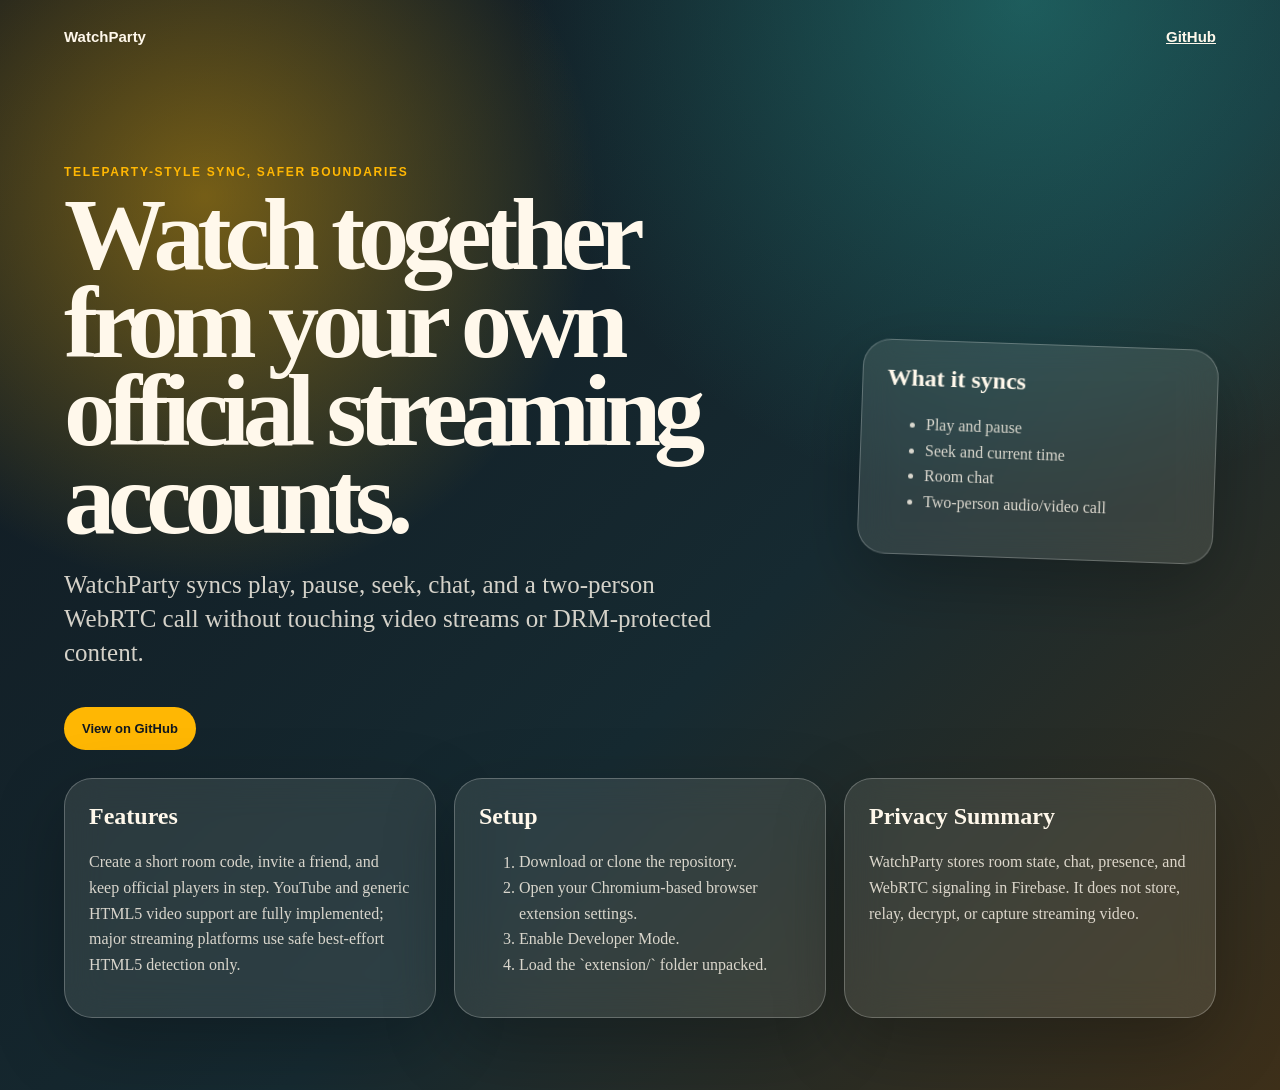
==== website/index.html @ e5b9d14d "Build WatchParty browser extension" ====
<!doctype html>
<html lang="en">
<head>
  <meta charset="utf-8">
  <meta name="viewport" content="width=device-width, initial-scale=1">
  <title>WatchParty</title>
  <link rel="stylesheet" href="style.css">
</head>
<body>
  <header class="hero">
    <nav>
      <strong>WatchParty</strong>
      <a href="https://github.com/agraja38/WatchParty">GitHub</a>
    </nav>
    <div class="hero-grid">
      <section>
        <p class="eyebrow">Teleparty-style sync, safer boundaries</p>
        <h1>Watch together from your own official streaming accounts.</h1>
        <p class="lede">WatchParty syncs play, pause, seek, chat, and a two-person WebRTC call without touching video streams or DRM-protected content.</p>
        <a class="cta" href="https://github.com/agraja38/WatchParty">View on GitHub</a>
      </section>
      <aside class="card">
        <h2>What it syncs</h2>
        <ul>
          <li>Play and pause</li>
          <li>Seek and current time</li>
          <li>Room chat</li>
          <li>Two-person audio/video call</li>
        </ul>
      </aside>
    </div>
  </header>

  <main>
    <section class="section-grid">
      <article>
        <h2>Features</h2>
        <p>Create a short room code, invite a friend, and keep official players in step. YouTube and generic HTML5 video support are fully implemented; major streaming platforms use safe best-effort HTML5 detection only.</p>
      </article>
      <article>
        <h2>Setup</h2>
        <ol>
          <li>Download or clone the repository.</li>
          <li>Open your Chromium-based browser extension settings.</li>
          <li>Enable Developer Mode.</li>
          <li>Load the `extension/` folder unpacked.</li>
        </ol>
      </article>
      <article>
        <h2>Privacy Summary</h2>
        <p>WatchParty stores room state, chat, presence, and WebRTC signaling in Firebase. It does not store, relay, decrypt, or capture streaming video.</p>
      </article>
    </section>
  </main>
</body>
</html>
---- website/style.css ----
:root {
  --ink: #111820;
  --paper: #fff8eb;
  --teal: #2ec4b6;
  --gold: #ffb703;
  --brick: #c8553d;
}

* { box-sizing: border-box; }
body {
  margin: 0;
  color: var(--paper);
  background:
    radial-gradient(circle at 16% 18%, rgba(255, 183, 3, 0.42), transparent 28%),
    radial-gradient(circle at 80% 0%, rgba(46, 196, 182, 0.35), transparent 34%),
    linear-gradient(135deg, #101820, #162a31 58%, #3d2f19);
  font-family: Georgia, "Times New Roman", serif;
}

a { color: inherit; }
.hero { min-height: 78vh; padding: 28px clamp(18px, 5vw, 72px); }
nav { display: flex; justify-content: space-between; align-items: center; font: 700 15px Verdana, sans-serif; }
.hero-grid { display: grid; grid-template-columns: minmax(0, 1.5fr) minmax(260px, 0.7fr); gap: 32px; align-items: center; padding-top: 12vh; }
.eyebrow { color: var(--gold); font: 700 12px Verdana, sans-serif; letter-spacing: 0.14em; text-transform: uppercase; }
h1 { max-width: 820px; margin: 0; font-size: clamp(48px, 8vw, 112px); line-height: 0.86; letter-spacing: -0.07em; }
.lede { max-width: 650px; font-size: clamp(18px, 2.3vw, 25px); line-height: 1.35; color: rgba(255, 248, 235, 0.82); }
.cta { display: inline-block; margin-top: 12px; border-radius: 999px; padding: 14px 18px; color: var(--ink); background: var(--gold); font: 800 13px Verdana, sans-serif; text-decoration: none; }
.card, article { border: 1px solid rgba(255, 255, 255, 0.24); border-radius: 28px; background: rgba(255, 248, 235, 0.1); box-shadow: 0 24px 70px rgba(0, 0, 0, 0.25); backdrop-filter: blur(18px); }
.card { padding: 24px; transform: rotate(2deg); }
.card h2, article h2 { margin-top: 0; }
.card li, article li, article p { color: rgba(255, 248, 235, 0.82); line-height: 1.6; }
main { padding: 0 clamp(18px, 5vw, 72px) 72px; }
.section-grid { display: grid; grid-template-columns: repeat(3, 1fr); gap: 18px; }
article { padding: 24px; }
@media (max-width: 820px) {
  .hero-grid, .section-grid { grid-template-columns: 1fr; }
  .hero-grid { padding-top: 8vh; }
  .card { transform: none; }
}
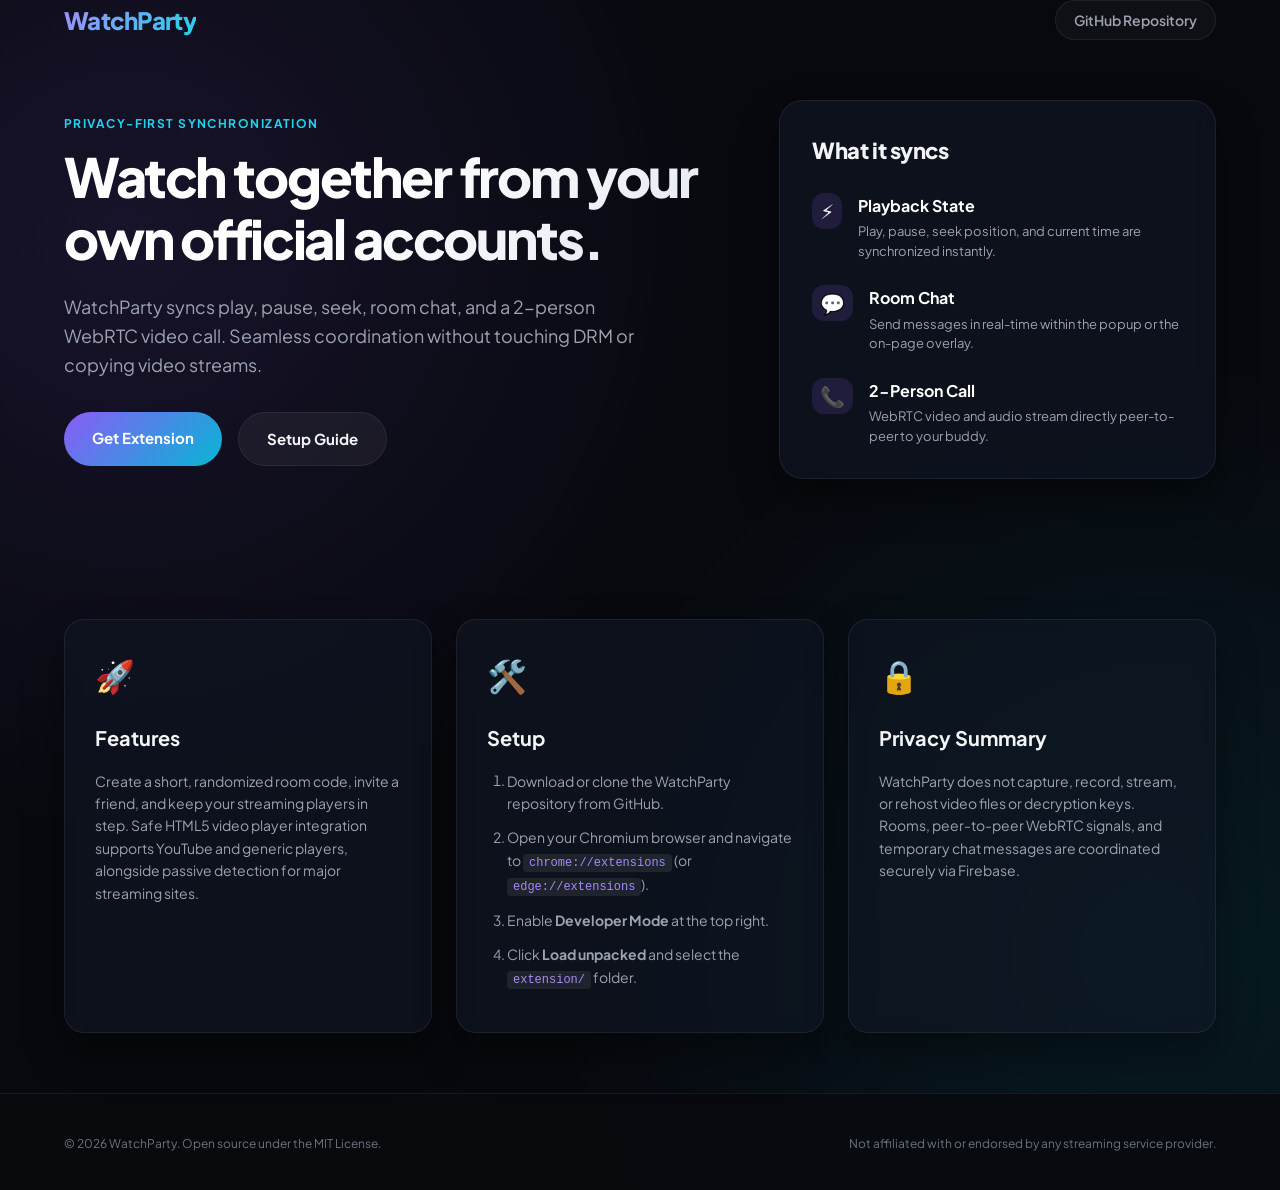
==== commit f80d0e31: "Polish WatchParty UI, website landing page, and documentation" ====
--- a/website/index.html
+++ b/website/index.html
@@ -3,54 +3,93 @@
 <head>
   <meta charset="utf-8">
   <meta name="viewport" content="width=device-width, initial-scale=1">
-  <title>WatchParty</title>
+  <title>WatchParty - Synchronized Official Streaming Playback</title>
+  <link rel="preconnect" href="https://fonts.googleapis.com">
+  <link rel="preconnect" href="https://fonts.gstatic.com" crossorigin>
+  <link href="https://fonts.googleapis.com/css2?family=Plus+Jakarta+Sans:wght@300;400;500;600;700;800&display=swap" rel="stylesheet">
   <link rel="stylesheet" href="style.css">
 </head>
 <body>
   <header class="hero">
-    <nav>
-      <strong>WatchParty</strong>
-      <a href="https://github.com/agraja38/WatchParty">GitHub</a>
+    <nav class="container">
+      <div class="logo">
+        <span class="logo-accent">Watch</span>Party
+      </div>
+      <a class="nav-link" href="https://github.com/agraja38/WatchParty" target="_blank" rel="noopener">GitHub Repository</a>
     </nav>
-    <div class="hero-grid">
-      <section>
-        <p class="eyebrow">Teleparty-style sync, safer boundaries</p>
-        <h1>Watch together from your own official streaming accounts.</h1>
-        <p class="lede">WatchParty syncs play, pause, seek, chat, and a two-person WebRTC call without touching video streams or DRM-protected content.</p>
-        <a class="cta" href="https://github.com/agraja38/WatchParty">View on GitHub</a>
+    
+    <div class="hero-grid container">
+      <section class="hero-content">
+        <p class="eyebrow">Privacy-First Synchronization</p>
+        <h1>Watch together from your own official accounts.</h1>
+        <p class="lede">WatchParty syncs play, pause, seek, room chat, and a 2-person WebRTC video call. Seamless coordination without touching DRM or copying video streams.</p>
+        <div class="actions">
+          <a class="cta" href="https://github.com/agraja38/WatchParty" target="_blank" rel="noopener">Get Extension</a>
+          <a class="cta secondary-cta" href="#setup">Setup Guide</a>
+        </div>
       </section>
-      <aside class="card">
+      
+      <aside class="card sync-features">
         <h2>What it syncs</h2>
         <ul>
-          <li>Play and pause</li>
-          <li>Seek and current time</li>
-          <li>Room chat</li>
-          <li>Two-person audio/video call</li>
+          <li>
+            <span class="bullet-icon">⚡</span>
+            <div>
+              <strong>Playback State</strong>
+              <p>Play, pause, seek position, and current time are synchronized instantly.</p>
+            </div>
+          </li>
+          <li>
+            <span class="bullet-icon">💬</span>
+            <div>
+              <strong>Room Chat</strong>
+              <p>Send messages in real-time within the popup or the on-page overlay.</p>
+            </div>
+          </li>
+          <li>
+            <span class="bullet-icon">📞</span>
+            <div>
+              <strong>2-Person Call</strong>
+              <p>WebRTC video and audio stream directly peer-to-peer to your buddy.</p>
+            </div>
+          </li>
         </ul>
       </aside>
     </div>
   </header>
 
-  <main>
-    <section class="section-grid">
-      <article>
+  <main class="container">
+    <section id="features" class="section-grid">
+      <article class="feature-card">
+        <div class="card-icon">🚀</div>
         <h2>Features</h2>
-        <p>Create a short room code, invite a friend, and keep official players in step. YouTube and generic HTML5 video support are fully implemented; major streaming platforms use safe best-effort HTML5 detection only.</p>
+        <p>Create a short, randomized room code, invite a friend, and keep your streaming players in step. Safe HTML5 video player integration supports YouTube and generic players, alongside passive detection for major streaming sites.</p>
       </article>
-      <article>
+      
+      <article class="feature-card" id="setup">
+        <div class="card-icon">🛠️</div>
         <h2>Setup</h2>
         <ol>
-          <li>Download or clone the repository.</li>
-          <li>Open your Chromium-based browser extension settings.</li>
-          <li>Enable Developer Mode.</li>
-          <li>Load the `extension/` folder unpacked.</li>
+          <li>Download or clone the WatchParty repository from GitHub.</li>
+          <li>Open your Chromium browser and navigate to <code>chrome://extensions</code> (or <code>edge://extensions</code>).</li>
+          <li>Enable <strong>Developer Mode</strong> at the top right.</li>
+          <li>Click <strong>Load unpacked</strong> and select the <code>extension/</code> folder.</li>
         </ol>
       </article>
-      <article>
+      
+      <article class="feature-card">
+        <div class="card-icon">🔒</div>
         <h2>Privacy Summary</h2>
-        <p>WatchParty stores room state, chat, presence, and WebRTC signaling in Firebase. It does not store, relay, decrypt, or capture streaming video.</p>
+        <p>WatchParty does not capture, record, stream, or rehost video files or decryption keys. Rooms, peer-to-peer WebRTC signals, and temporary chat messages are coordinated securely via Firebase.</p>
       </article>
     </section>
   </main>
+
+  <footer>
+    <div class="container footer-content">
+      <p>&copy; 2026 WatchParty. Open source under the MIT License.</p>
+      <p>Not affiliated with or endorsed by any streaming service provider.</p>
+    </div>
+  </footer>
 </body>
 </html>
--- a/website/style.css
+++ b/website/style.css
@@ -1,39 +1,329 @@
 :root {
-  --ink: #111820;
-  --paper: #fff8eb;
-  --teal: #2ec4b6;
-  --gold: #ffb703;
-  --brick: #c8553d;
-}
-
-* { box-sizing: border-box; }
+  --wp-bg-dark: #07090e;
+  --wp-bg-card: rgba(17, 24, 39, 0.55);
+  --wp-border: rgba(255, 255, 255, 0.07);
+  --wp-text-main: #f3f4f6;
+  --wp-text-muted: #9ca3af;
+  --wp-accent-start: #8b5cf6;
+  --wp-accent-end: #06b6d4;
+  --wp-gradient-text: linear-gradient(135deg, #a78bfa, #22d3ee);
+  --wp-shadow: 0 20px 40px rgba(0, 0, 0, 0.4);
+}
+
+* {
+  box-sizing: border-box;
+}
+
+html {
+  scroll-behavior: smooth;
+}
+
 body {
   margin: 0;
-  color: var(--paper);
-  background:
-    radial-gradient(circle at 16% 18%, rgba(255, 183, 3, 0.42), transparent 28%),
-    radial-gradient(circle at 80% 0%, rgba(46, 196, 182, 0.35), transparent 34%),
-    linear-gradient(135deg, #101820, #162a31 58%, #3d2f19);
-  font-family: Georgia, "Times New Roman", serif;
-}
-
-a { color: inherit; }
-.hero { min-height: 78vh; padding: 28px clamp(18px, 5vw, 72px); }
-nav { display: flex; justify-content: space-between; align-items: center; font: 700 15px Verdana, sans-serif; }
-.hero-grid { display: grid; grid-template-columns: minmax(0, 1.5fr) minmax(260px, 0.7fr); gap: 32px; align-items: center; padding-top: 12vh; }
-.eyebrow { color: var(--gold); font: 700 12px Verdana, sans-serif; letter-spacing: 0.14em; text-transform: uppercase; }
-h1 { max-width: 820px; margin: 0; font-size: clamp(48px, 8vw, 112px); line-height: 0.86; letter-spacing: -0.07em; }
-.lede { max-width: 650px; font-size: clamp(18px, 2.3vw, 25px); line-height: 1.35; color: rgba(255, 248, 235, 0.82); }
-.cta { display: inline-block; margin-top: 12px; border-radius: 999px; padding: 14px 18px; color: var(--ink); background: var(--gold); font: 800 13px Verdana, sans-serif; text-decoration: none; }
-.card, article { border: 1px solid rgba(255, 255, 255, 0.24); border-radius: 28px; background: rgba(255, 248, 235, 0.1); box-shadow: 0 24px 70px rgba(0, 0, 0, 0.25); backdrop-filter: blur(18px); }
-.card { padding: 24px; transform: rotate(2deg); }
-.card h2, article h2 { margin-top: 0; }
-.card li, article li, article p { color: rgba(255, 248, 235, 0.82); line-height: 1.6; }
-main { padding: 0 clamp(18px, 5vw, 72px) 72px; }
-.section-grid { display: grid; grid-template-columns: repeat(3, 1fr); gap: 18px; }
-article { padding: 24px; }
-@media (max-width: 820px) {
-  .hero-grid, .section-grid { grid-template-columns: 1fr; }
-  .hero-grid { padding-top: 8vh; }
-  .card { transform: none; }
-}
+  padding: 0;
+  color: var(--wp-text-main);
+  background: 
+    radial-gradient(circle at 10% 20%, rgba(139, 92, 246, 0.12) 0%, transparent 40%),
+    radial-gradient(circle at 90% 80%, rgba(6, 182, 212, 0.1) 0%, transparent 40%),
+    var(--wp-bg-dark);
+  font-family: 'Plus Jakarta Sans', system-ui, -apple-system, BlinkMacSystemFont, "Segoe UI", Roboto, sans-serif;
+  line-height: 1.6;
+  min-height: 100vh;
+}
+
+.container {
+  max-width: 1200px;
+  margin: 0 auto;
+  padding: 0 24px;
+}
+
+a {
+  color: inherit;
+  text-decoration: none;
+}
+
+/* Nav Bar */
+nav {
+  display: flex;
+  justify-content: space-between;
+  align-items: center;
+  padding: 24px 24px;
+}
+
+.logo {
+  font-size: 24px;
+  font-weight: 800;
+  letter-spacing: -0.03em;
+  background: var(--wp-gradient-text);
+  -webkit-background-clip: text;
+  -webkit-text-fill-color: transparent;
+}
+
+.logo-accent {
+  font-weight: 900;
+}
+
+.nav-link {
+  font-size: 14px;
+  font-weight: 600;
+  color: var(--wp-text-muted);
+  border: 1px solid var(--wp-border);
+  border-radius: 999px;
+  padding: 8px 18px;
+  background: rgba(255, 255, 255, 0.03);
+  transition: all 0.2s ease;
+}
+
+.nav-link:hover {
+  color: #ffffff;
+  background: rgba(255, 255, 255, 0.08);
+  border-color: rgba(255, 255, 255, 0.15);
+  box-shadow: 0 4px 12px rgba(0, 0, 0, 0.2);
+}
+
+/* Hero Section */
+.hero {
+  padding-bottom: 80px;
+}
+
+.hero-grid {
+  display: grid;
+  grid-template-columns: 1.2fr 0.8fr;
+  gap: 60px;
+  align-items: center;
+  padding-top: 60px;
+}
+
+.eyebrow {
+  margin: 0 0 12px;
+  color: #22d3ee;
+  font-size: 12px;
+  font-weight: 700;
+  letter-spacing: 0.12em;
+  text-transform: uppercase;
+}
+
+h1 {
+  margin: 0 0 24px;
+  font-size: 54px;
+  font-weight: 800;
+  line-height: 1.15;
+  letter-spacing: -0.04em;
+  background: linear-gradient(135deg, #ffffff 40%, #e2e8f0 100%);
+  -webkit-background-clip: text;
+  -webkit-text-fill-color: transparent;
+}
+
+.lede {
+  font-size: 18px;
+  color: var(--wp-text-muted);
+  margin-bottom: 32px;
+  max-width: 600px;
+}
+
+.actions {
+  display: flex;
+  gap: 16px;
+  flex-wrap: wrap;
+}
+
+.cta {
+  display: inline-block;
+  border-radius: 999px;
+  padding: 14px 28px;
+  color: #ffffff;
+  background: linear-gradient(135deg, var(--wp-accent-start), var(--wp-accent-end));
+  font-weight: 700;
+  font-size: 15px;
+  transition: all 0.2s ease;
+}
+
+.cta:hover {
+  transform: translateY(-2px);
+  box-shadow: 0 8px 24px rgba(6, 182, 212, 0.4);
+}
+
+.cta:active {
+  transform: translateY(0);
+}
+
+.secondary-cta {
+  background: rgba(255, 255, 255, 0.05);
+  border: 1px solid var(--wp-border);
+  color: var(--wp-text-main);
+}
+
+.secondary-cta:hover {
+  background: rgba(255, 255, 255, 0.1);
+  border-color: rgba(255, 255, 255, 0.2);
+  box-shadow: 0 8px 24px rgba(0, 0, 0, 0.3);
+}
+
+/* Glass Card */
+.card {
+  border: 1px solid var(--wp-border);
+  border-radius: 24px;
+  background: var(--wp-bg-card);
+  backdrop-filter: blur(12px);
+  box-shadow: var(--wp-shadow);
+  padding: 32px;
+  transition: transform 0.3s ease;
+}
+
+.card:hover {
+  transform: translateY(-4px);
+}
+
+.card h2 {
+  margin: 0 0 24px;
+  font-size: 22px;
+  font-weight: 800;
+  letter-spacing: -0.02em;
+}
+
+.sync-features ul {
+  list-style: none;
+  padding: 0;
+  margin: 0;
+  display: flex;
+  flex-direction: column;
+  gap: 24px;
+}
+
+.sync-features li {
+  display: flex;
+  gap: 16px;
+  align-items: flex-start;
+}
+
+.bullet-icon {
+  font-size: 20px;
+  background: rgba(139, 92, 246, 0.15);
+  border-radius: 12px;
+  padding: 8px;
+  line-height: 1;
+}
+
+.sync-features li strong {
+  display: block;
+  font-size: 16px;
+  font-weight: 700;
+  margin-bottom: 4px;
+  color: #ffffff;
+}
+
+.sync-features li p {
+  margin: 0;
+  font-size: 13px;
+  color: var(--wp-text-muted);
+  line-height: 1.5;
+}
+
+/* Feature Grid Section */
+.section-grid {
+  display: grid;
+  grid-template-columns: repeat(3, 1fr);
+  gap: 24px;
+  padding: 60px 0;
+}
+
+.feature-card {
+  border: 1px solid var(--wp-border);
+  border-radius: 20px;
+  background: var(--wp-bg-card);
+  backdrop-filter: blur(8px);
+  box-shadow: var(--wp-shadow);
+  padding: 30px;
+  transition: transform 0.3s ease, border-color 0.3s ease;
+}
+
+.feature-card:hover {
+  transform: translateY(-4px);
+  border-color: rgba(139, 92, 246, 0.25);
+}
+
+.card-icon {
+  font-size: 32px;
+  margin-bottom: 20px;
+}
+
+.feature-card h2 {
+  margin: 0 0 16px;
+  font-size: 20px;
+  font-weight: 700;
+}
+
+.feature-card p, .feature-card li {
+  color: var(--wp-text-muted);
+  font-size: 14px;
+  line-height: 1.6;
+}
+
+.feature-card ol {
+  padding-left: 20px;
+  margin: 0;
+}
+
+.feature-card li {
+  margin-bottom: 12px;
+}
+
+.feature-card code {
+  background: rgba(255, 255, 255, 0.08);
+  border-radius: 4px;
+  padding: 2px 6px;
+  font-family: monospace;
+  font-size: 12px;
+  color: #a78bfa;
+}
+
+/* Footer */
+footer {
+  border-top: 1px solid var(--wp-border);
+  padding: 40px 0;
+  background: rgba(7, 9, 14, 0.9);
+}
+
+.footer-content {
+  display: flex;
+  justify-content: space-between;
+  align-items: center;
+  flex-wrap: wrap;
+  gap: 16px;
+  color: #6b7280;
+  font-size: 12px;
+}
+
+.footer-content p {
+  margin: 0;
+}
+
+/* Responsive Breakpoints */
+@media (max-width: 968px) {
+  .hero-grid {
+    grid-template-columns: 1fr;
+    gap: 40px;
+    padding-top: 40px;
+  }
+  
+  h1 {
+    font-size: 42px;
+  }
+  
+  .section-grid {
+    grid-template-columns: 1fr;
+    gap: 24px;
+  }
+}
+
+@media (max-width: 640px) {
+  nav {
+    flex-direction: column;
+    gap: 16px;
+  }
+  
+  .footer-content {
+    flex-direction: column;
+    text-align: center;
+  }
+}
